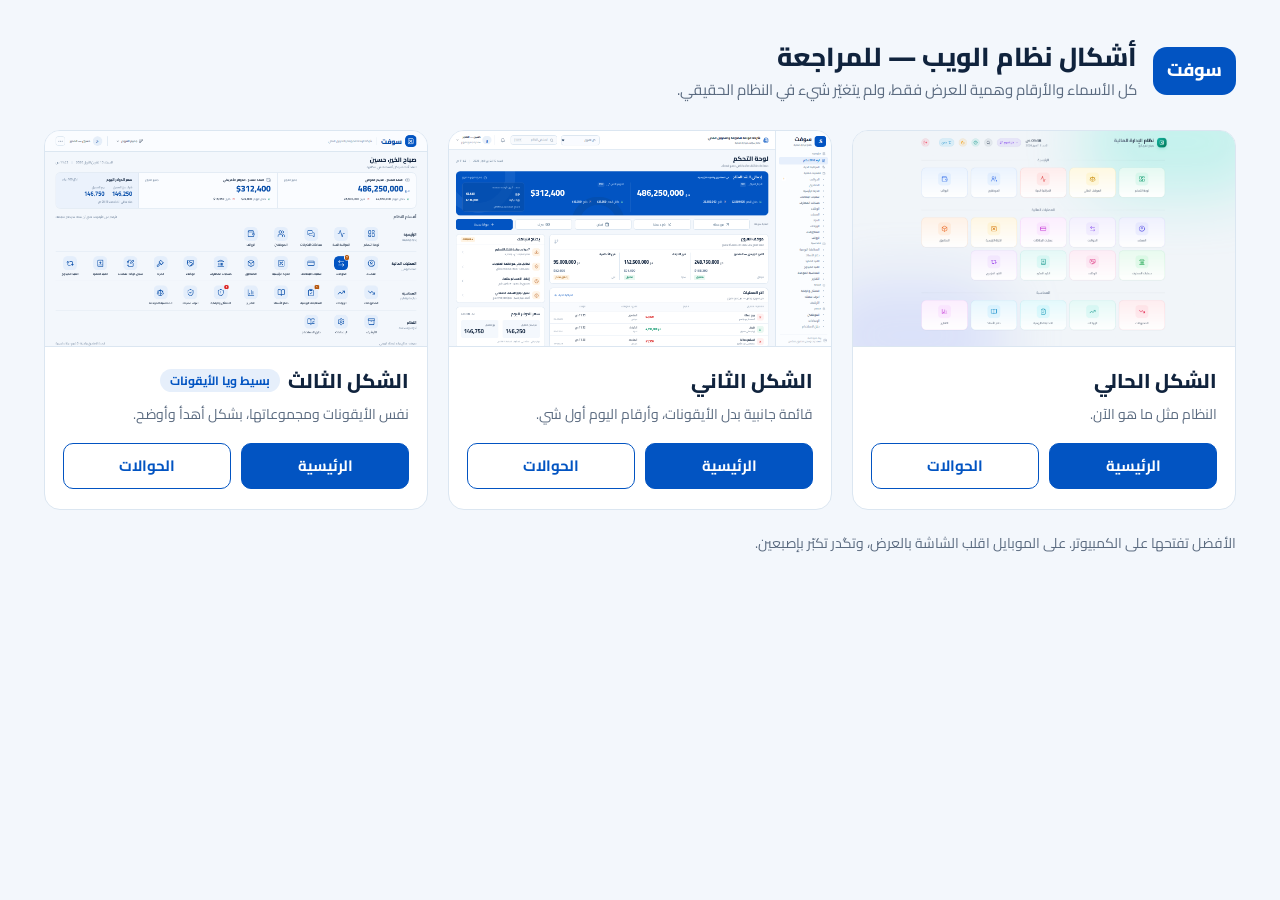
==== index.html @ 453f22e8 "Publish web redesign looks for review" ====
<!doctype html>
<html lang="ar" dir="rtl">
  <head>
    <meta charset="UTF-8" />
    <meta name="viewport" content="width=device-width, initial-scale=1" />
    <meta name="robots" content="noindex, nofollow" />
    <title>أشكال نظام الويب — للمراجعة</title>
    <link rel="preconnect" href="https://fonts.googleapis.com" />
    <link rel="preconnect" href="https://fonts.gstatic.com" crossorigin />
    <link rel="stylesheet" href="https://fonts.googleapis.com/css2?family=Cairo:wght@400;600;700;800&display=swap" />
    <style>
      :root { --bg:#F3F7FC; --blue:#0254C2; --deep:#064DA9; --line:#DBE6F1; --ink:#10233D; --muted:#5B6B80; }
      * { box-sizing: border-box; }
      html, body { margin: 0; }
      body { background: var(--bg); color: var(--ink); font-family: "Cairo", system-ui, sans-serif; line-height: 1.6; }
      .wrap { max-width: 1240px; margin: 0 auto; padding: 40px 24px 56px; }
      header { display: flex; align-items: center; gap: 16px; margin-bottom: 28px; }
      .mark { height: 48px; padding: 0 14px; border-radius: 14px; background: var(--blue); color: #fff; display: grid; place-items: center; font-weight: 800; font-size: 18px; flex-shrink: 0; }
      h1 { margin: 0; font-size: 26px; font-weight: 800; line-height: 1.3; }
      header p { margin: 4px 0 0; color: var(--muted); font-size: 15px; }
      .grid { display: grid; grid-template-columns: repeat(3, 1fr); gap: 20px; }
      .card { background: #fff; border: 1px solid var(--line); border-radius: 16px; overflow: hidden; display: flex; flex-direction: column; }
      .thumb { display: block; aspect-ratio: 16 / 9; background: #E8EFF8; border-bottom: 1px solid var(--line); }
      .thumb img { width: 100%; height: 100%; object-fit: cover; object-position: top; display: block; }
      .body { padding: 18px 18px 20px; display: flex; flex-direction: column; gap: 6px; flex: 1; }
      .title { display: flex; align-items: center; gap: 8px; }
      h2 { margin: 0; font-size: 20px; font-weight: 800; }
      .tag { font-size: 12px; font-weight: 700; color: var(--blue); background: #E6EFFB; border-radius: 999px; padding: 2px 10px; }
      .body p { margin: 0 0 12px; color: var(--muted); font-size: 14px; }
      .actions { display: flex; gap: 10px; margin-top: auto; }
      .btn { flex: 1; text-align: center; text-decoration: none; font-weight: 700; font-size: 15px; border-radius: 10px; padding: 10px 12px; border: 1px solid var(--blue); }
      .btn.primary { background: var(--blue); color: #fff; }
      .btn.secondary { background: #fff; color: var(--blue); }
      .btn:hover { background: var(--deep); border-color: var(--deep); color: #fff; }
      .note { margin: 22px 0 0; color: var(--muted); font-size: 14px; }
      @media (max-width: 900px) {
        .wrap { padding: 24px 16px 40px; }
        .grid { grid-template-columns: 1fr; }
        h1 { font-size: 22px; }
      }
    </style>
  </head>
  <body>
    <div class="wrap">
      <header>
        <div class="mark">سوفت</div>
        <div>
          <h1>أشكال نظام الويب — للمراجعة</h1>
          <p>كل الأسماء والأرقام وهمية للعرض فقط، ولم يتغيّر شيء في النظام الحقيقي.</p>
        </div>
      </header>

      <main class="grid">
        <article class="card">
          <a class="thumb" href="current/Home/"><img src="img/thumb-current.png" alt="الشكل الحالي — الرئيسية" /></a>
          <div class="body">
            <div class="title"><h2>الشكل الحالي</h2></div>
            <p>النظام مثل ما هو الآن.</p>
            <div class="actions">
              <a class="btn primary" href="current/Home/">الرئيسية</a>
              <a class="btn secondary" href="current/Transfers/">الحوالات</a>
            </div>
          </div>
        </article>

        <article class="card">
          <a class="thumb" href="look2/Home/"><img src="img/thumb-look2.png" alt="الشكل الثاني — الرئيسية" /></a>
          <div class="body">
            <div class="title"><h2>الشكل الثاني</h2></div>
            <p>قائمة جانبية بدل الأيقونات، وأرقام اليوم أول شي.</p>
            <div class="actions">
              <a class="btn primary" href="look2/Home/">الرئيسية</a>
              <a class="btn secondary" href="look2/Transfers/">الحوالات</a>
            </div>
          </div>
        </article>

        <article class="card">
          <a class="thumb" href="look3/Home/"><img src="img/thumb-look3.png" alt="الشكل الثالث — الرئيسية" /></a>
          <div class="body">
            <div class="title"><h2>الشكل الثالث</h2><span class="tag">بسيط ويا الأيقونات</span></div>
            <p>نفس الأيقونات ومجموعاتها، بشكل أهدأ وأوضح.</p>
            <div class="actions">
              <a class="btn primary" href="look3/Home/">الرئيسية</a>
              <a class="btn secondary" href="look3/Transfers/">الحوالات</a>
            </div>
          </div>
        </article>
      </main>

      <p class="note">الأفضل تفتحها على الكمبيوتر. على الموبايل اقلب الشاشة بالعرض، وتگدر تكبّر بإصبعين.</p>
    </div>
  </body>
</html>
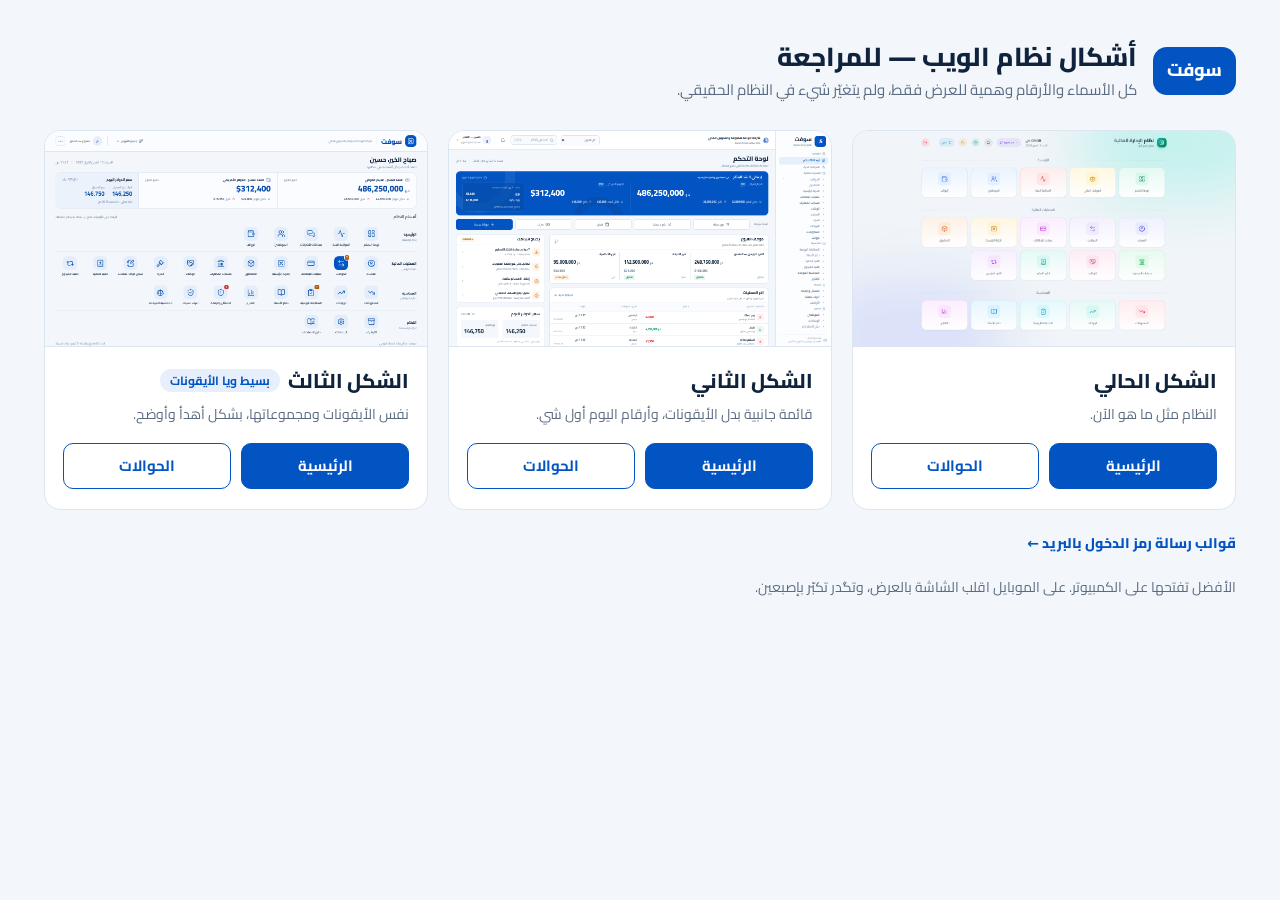
==== commit 1b9feb45: "Add login-code email templates for review" ====
--- a/index.html
+++ b/index.html
@@ -88,6 +88,7 @@
         </article>
       </main>
 
+      <p class="note"><a href="emails/" style="color:var(--blue);font-weight:800;text-decoration:none">قوالب رسالة رمز الدخول بالبريد ←</a></p>
       <p class="note">الأفضل تفتحها على الكمبيوتر. على الموبايل اقلب الشاشة بالعرض، وتگدر تكبّر بإصبعين.</p>
     </div>
   </body>
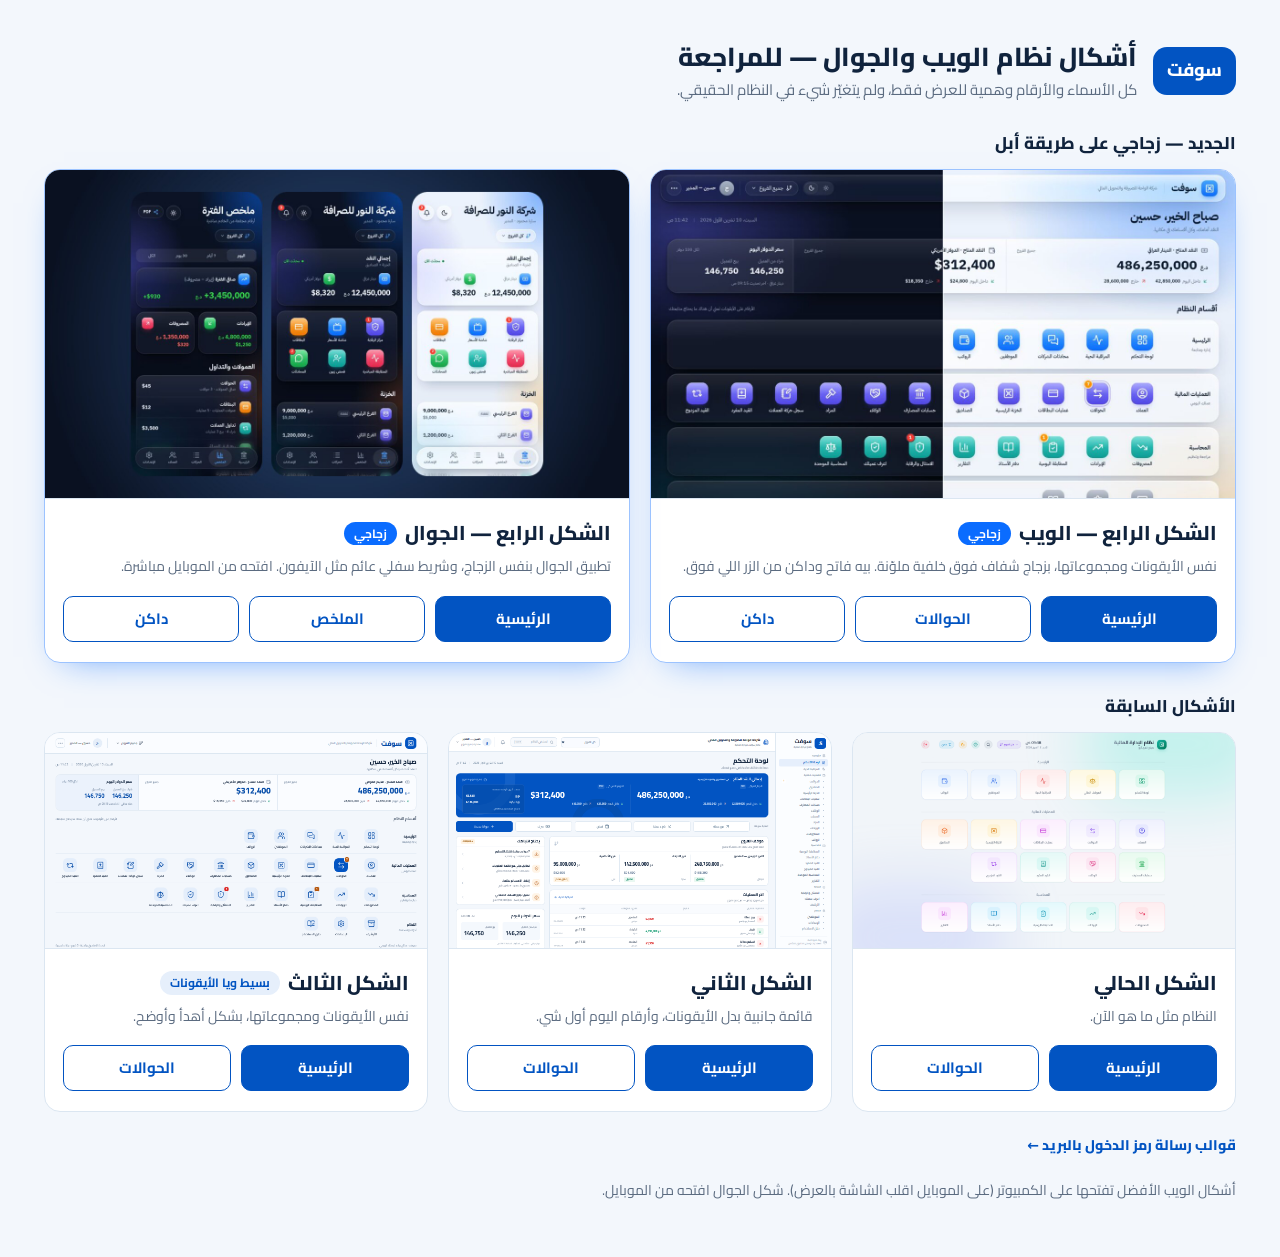
==== commit d9815360: "إضافة الشكل الرابع الزجاجي (ويب + جوال) — بيانات تجريبية فقط" ====
--- a/index.html
+++ b/index.html
@@ -4,7 +4,7 @@
     <meta charset="UTF-8" />
     <meta name="viewport" content="width=device-width, initial-scale=1" />
     <meta name="robots" content="noindex, nofollow" />
-    <title>أشكال نظام الويب — للمراجعة</title>
+    <title>أشكال نظام الويب والجوال — للمراجعة</title>
     <link rel="preconnect" href="https://fonts.googleapis.com" />
     <link rel="preconnect" href="https://fonts.gstatic.com" crossorigin />
     <link rel="stylesheet" href="https://fonts.googleapis.com/css2?family=Cairo:wght@400;600;700;800&display=swap" />
@@ -33,9 +33,13 @@
       .btn.secondary { background: #fff; color: var(--blue); }
       .btn:hover { background: var(--deep); border-color: var(--deep); color: #fff; }
       .note { margin: 22px 0 0; color: var(--muted); font-size: 14px; }
+      h2.section { font-size: 17px; margin: 4px 0 12px; }
+      .grid.two { grid-template-columns: repeat(2, 1fr); margin-bottom: 30px; }
+      .card.new { border-color: #9CC3FF; box-shadow: 0 14px 34px -20px rgba(10,108,255,.65); }
+      .tag.new { background: #0A6CFF; color: #fff; }
       @media (max-width: 900px) {
         .wrap { padding: 24px 16px 40px; }
-        .grid { grid-template-columns: 1fr; }
+        .grid, .grid.two { grid-template-columns: 1fr; }
         h1 { font-size: 22px; }
       }
     </style>
@@ -45,11 +49,41 @@
       <header>
         <div class="mark">سوفت</div>
         <div>
-          <h1>أشكال نظام الويب — للمراجعة</h1>
+          <h1>أشكال نظام الويب والجوال — للمراجعة</h1>
           <p>كل الأسماء والأرقام وهمية للعرض فقط، ولم يتغيّر شيء في النظام الحقيقي.</p>
         </div>
       </header>
 
+      <h2 class="section">الجديد — زجاجي على طريقة أبل</h2>
+      <section class="grid two">
+        <article class="card new">
+          <a class="thumb" href="look4/Home/"><img src="img/thumb-look4.jpg" alt="الشكل الرابع الزجاجي — الرئيسية فاتح وداكن" /></a>
+          <div class="body">
+            <div class="title"><h2>الشكل الرابع — الويب</h2><span class="tag new">زجاجي</span></div>
+            <p>نفس الأيقونات ومجموعاتها، بزجاج شفاف فوق خلفية ملوّنة. بيه فاتح وداكن من الزر اللي فوق.</p>
+            <div class="actions">
+              <a class="btn primary" href="look4/Home/">الرئيسية</a>
+              <a class="btn secondary" href="look4/Transfers/">الحوالات</a>
+              <a class="btn secondary" href="look4/Home/?tone=dark">داكن</a>
+            </div>
+          </div>
+        </article>
+
+        <article class="card new">
+          <a class="thumb" href="look4-mobile/Home/"><img src="img/thumb-look4-mobile.jpg" alt="الجوال الزجاجي — الرئيسية والملخص" /></a>
+          <div class="body">
+            <div class="title"><h2>الشكل الرابع — الجوال</h2><span class="tag new">زجاجي</span></div>
+            <p>تطبيق الجوال بنفس الزجاج، وشريط سفلي عائم مثل الآيفون. افتحه من الموبايل مباشرة.</p>
+            <div class="actions">
+              <a class="btn primary" href="look4-mobile/Home/">الرئيسية</a>
+              <a class="btn secondary" href="look4-mobile/Summary/">الملخص</a>
+              <a class="btn secondary" href="look4-mobile/Home/?tone=dark">داكن</a>
+            </div>
+          </div>
+        </article>
+      </section>
+
+      <h2 class="section">الأشكال السابقة</h2>
       <main class="grid">
         <article class="card">
           <a class="thumb" href="current/Home/"><img src="img/thumb-current.png" alt="الشكل الحالي — الرئيسية" /></a>
@@ -89,7 +123,7 @@
       </main>
 
       <p class="note"><a href="emails/" style="color:var(--blue);font-weight:800;text-decoration:none">قوالب رسالة رمز الدخول بالبريد ←</a></p>
-      <p class="note">الأفضل تفتحها على الكمبيوتر. على الموبايل اقلب الشاشة بالعرض، وتگدر تكبّر بإصبعين.</p>
+      <p class="note">أشكال الويب الأفضل تفتحها على الكمبيوتر (على الموبايل اقلب الشاشة بالعرض). شكل الجوال افتحه من الموبايل.</p>
     </div>
   </body>
 </html>
